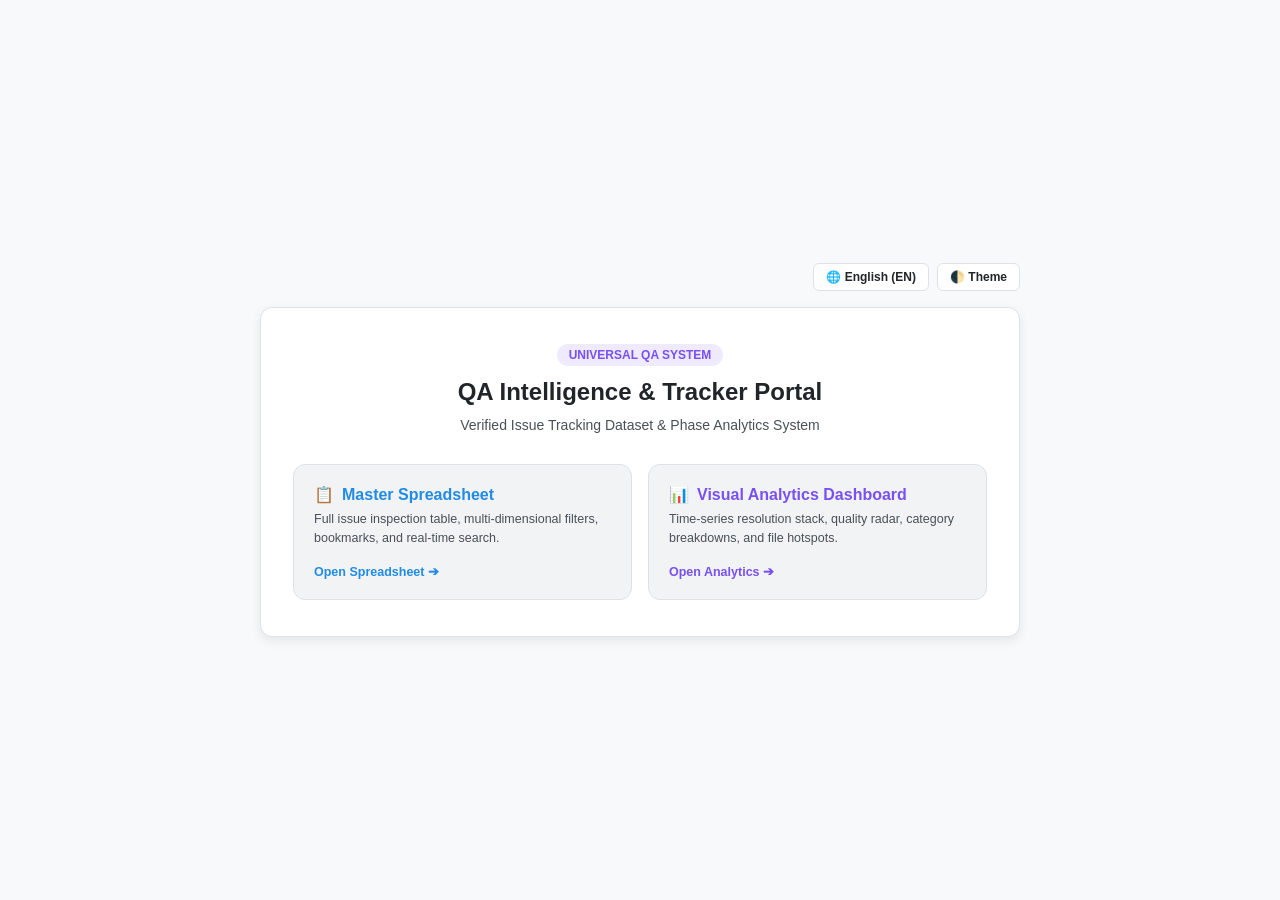
==== universal-qa-tracker/templates/index.html @ c12a66c4 "feat(skills): add universal-qa-tracker suite with high-performance spreadsheet and drilldown dashboa" ====
<!DOCTYPE html>
<html lang="en">
<head>
  <meta charset="UTF-8" />
  <meta name="viewport" content="width=device-width, initial-scale=1.0" />
  <title data-i18n="portalTitle">Universal QA Intelligence & Tracker Portal</title>
  <style>
    :root {
      --bg-primary: #F8F9FA;
      --bg-surface: #FFFFFF;
      --bg-subtle: #F1F3F5;
      --bg-hover: #E9ECEF;
      --text-primary: #212529;
      --text-secondary: #495057;
      --text-muted: #868E96;
      --border: #DEE2E6;
      --accent: #E0533C;
      --accent-blue: #228BE6;
      --accent-green: #2B8A3E;
      --accent-purple: #7950F2;
      --font-sans: -apple-system, BlinkMacSystemFont, "Pretendard", "Segoe UI", Roboto, sans-serif;
      --shadow-sm: 0 1px 3px rgba(0,0,0,0.06);
      --shadow-md: 0 4px 12px rgba(0,0,0,0.08);
      --radius-md: 12px;
    }
    [data-theme="dark"] {
      --bg-primary: #121214;
      --bg-surface: #1A1A1E;
      --bg-subtle: #242429;
      --bg-hover: #2C2C33;
      --text-primary: #ECECF1;
      --text-secondary: #A6A7AB;
      --text-muted: #6C6D71;
      --border: #2E2E35;
      --shadow-sm: 0 1px 3px rgba(0,0,0,0.4);
      --shadow-md: 0 4px 16px rgba(0,0,0,0.5);
    }
    * { box-sizing: border-box; margin: 0; padding: 0; }
    body {
      background: var(--bg-primary);
      color: var(--text-primary);
      font-family: var(--font-sans);
      min-height: 100vh;
      display: flex;
      flex-direction: column;
      align-items: center;
      justify-content: center;
      padding: 24px;
    }
    .portal-card {
      background: var(--bg-surface);
      border: 1px solid var(--border);
      border-radius: var(--radius-md);
      box-shadow: var(--shadow-md);
      max-width: 760px;
      width: 100%;
      padding: 36px 32px;
      text-align: center;
    }
    .portal-badge {
      display: inline-block;
      padding: 4px 12px;
      border-radius: 999px;
      background: rgba(121, 80, 242, 0.12);
      color: var(--accent-purple);
      font-size: 12px;
      font-weight: 700;
      margin-bottom: 12px;
    }
    .portal-h1 {
      font-size: 24px;
      font-weight: 800;
      margin-bottom: 8px;
    }
    .portal-desc {
      font-size: 14px;
      color: var(--text-secondary);
      margin-bottom: 28px;
      line-height: 1.6;
    }
    .grid-links {
      display: grid;
      grid-template-columns: repeat(auto-fit, minmax(280px, 1fr));
      gap: 16px;
      text-align: left;
    }
    .hub-link-item {
      background: var(--bg-subtle);
      border: 1px solid var(--border);
      border-radius: var(--radius-md);
      padding: 20px;
      text-decoration: none;
      color: var(--text-primary);
      transition: all 0.2s ease;
      display: flex;
      flex-direction: column;
      justify-content: space-between;
    }
    .hub-link-item:hover {
      transform: translateY(-2px);
      border-color: var(--accent-blue);
      box-shadow: var(--shadow-sm);
    }
    .hub-link-title {
      font-size: 16px;
      font-weight: 700;
      display: flex;
      align-items: center;
      gap: 8px;
      margin-bottom: 6px;
    }
    .hub-link-desc {
      font-size: 12.5px;
      color: var(--text-secondary);
      line-height: 1.5;
    }
    .top-controls {
      display: flex;
      gap: 8px;
      justify-content: flex-end;
      margin-bottom: 16px;
    }
    .ctrl-btn {
      padding: 6px 12px;
      border-radius: 6px;
      border: 1px solid var(--border);
      background: var(--bg-surface);
      color: var(--text-primary);
      font-size: 12px;
      font-weight: 600;
      cursor: pointer;
    }
  </style>
  <script src="js/qa_i18n.js"></script>
</head>
<body>

  <div style="max-width: 760px; width: 100%;">
    <div class="top-controls">
      <button class="ctrl-btn" id="langToggleBtn">🌐 EN</button>
      <button class="ctrl-btn" id="themeToggleBtn">🌓 Theme</button>
    </div>

    <div class="portal-card">
      <span class="portal-badge">UNIVERSAL QA SYSTEM</span>
      <h1 class="portal-h1" data-i18n="portalTitle">QA Intelligence & Tracker Portal</h1>
      <p class="portal-desc" data-i18n="portalSubtitle">Verified Issue Tracking Dataset & Phase Analytics System</p>

      <div class="grid-links">
        <a href="qa_spreadsheet.html" class="hub-link-item">
          <div>
            <div class="hub-link-title" style="color: var(--accent-blue);">
              <span>📋</span> <span data-i18n="portalSheetTitle">Master Spreadsheet</span>
            </div>
            <div class="hub-link-desc" data-i18n="portalSheetDesc">
              Full issue inspection table, multi-dimensional filters, bookmarks, and real-time search.
            </div>
          </div>
          <div style="margin-top: 16px; font-weight: 700; color: var(--accent-blue); font-size: 12.5px;">Open Spreadsheet ➔</div>
        </a>

        <a href="qa_dashboard.html" class="hub-link-item">
          <div>
            <div class="hub-link-title" style="color: var(--accent-purple);">
              <span>📊</span> <span data-i18n="portalVisualTitle">Visual Analytics Dashboard</span>
            </div>
            <div class="hub-link-desc" data-i18n="portalVisualDesc">
              Time-series resolution stack, quality radar, category breakdowns, and file hotspots.
            </div>
          </div>
          <div style="margin-top: 16px; font-weight: 700; color: var(--accent-purple); font-size: 12.5px;">Open Analytics ➔</div>
        </a>
      </div>
    </div>
  </div>

  <script>
    document.getElementById('themeToggleBtn').addEventListener('click', () => {
      const current = document.documentElement.getAttribute('data-theme');
      const next = current === 'dark' ? 'light' : 'dark';
      document.documentElement.setAttribute('data-theme', next);
      localStorage.setItem('universal_qa_theme', next);
    });
    const savedTheme = localStorage.getItem('universal_qa_theme') || 'light';
    document.documentElement.setAttribute('data-theme', savedTheme);
  </script>
</body>
</html>
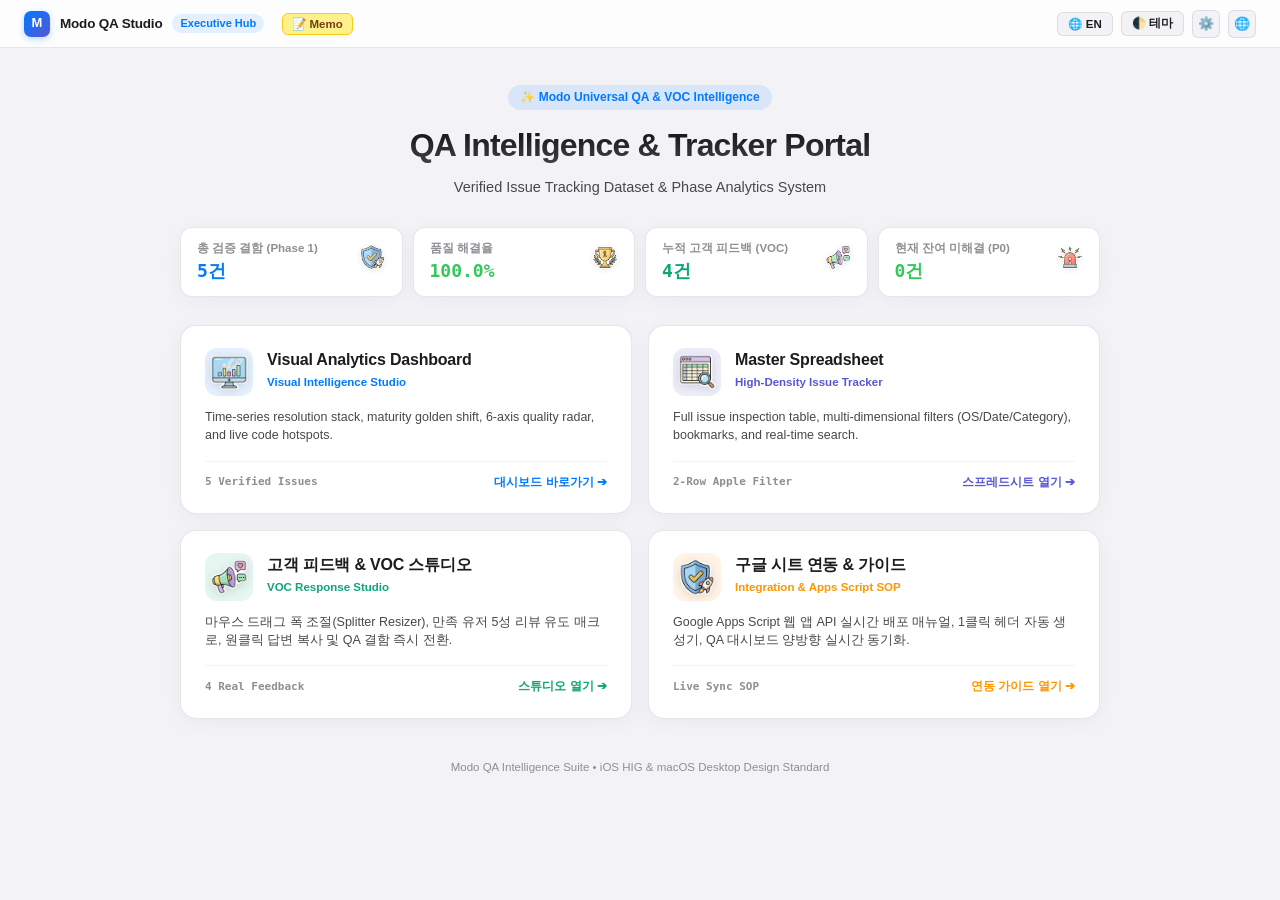
==== commit 32f96ced: "feat: add universal-guardrail-bootstrap and advance universal-qa-tracker suite - Add universal-guard" ====
--- a/universal-qa-tracker/templates/index.html
+++ b/universal-qa-tracker/templates/index.html
@@ -3,39 +3,49 @@
 <head>
   <meta charset="UTF-8" />
   <meta name="viewport" content="width=device-width, initial-scale=1.0" />
-  <title data-i18n="portalTitle">Universal QA Intelligence & Tracker Portal</title>
+  <title>Modo QA Intelligence &amp; Master Launchpad</title>
   <style>
     :root {
-      --bg-primary: #F8F9FA;
-      --bg-surface: #FFFFFF;
-      --bg-subtle: #F1F3F5;
-      --bg-hover: #E9ECEF;
-      --text-primary: #212529;
-      --text-secondary: #495057;
-      --text-muted: #868E96;
-      --border: #DEE2E6;
-      --accent: #E0533C;
-      --accent-blue: #228BE6;
-      --accent-green: #2B8A3E;
-      --accent-purple: #7950F2;
-      --font-sans: -apple-system, BlinkMacSystemFont, "Pretendard", "Segoe UI", Roboto, sans-serif;
-      --shadow-sm: 0 1px 3px rgba(0,0,0,0.06);
-      --shadow-md: 0 4px 12px rgba(0,0,0,0.08);
-      --radius-md: 12px;
-    }
+      --bg-primary: #F2F2F7;
+      --bg-surface: rgba(255, 255, 255, 0.85);
+      --bg-surface-solid: #FFFFFF;
+      --bg-subtle: #F2F2F7;
+      --bg-hover: #E5E5EA;
+      --text-primary: #1C1C1E;
+      --text-secondary: #48484A;
+      --text-muted: #8E8E93;
+      --border: rgba(60, 60, 67, 0.12);
+      --border-subtle: rgba(60, 60, 67, 0.06);
+      --accent-blue: #007AFF;
+      --accent-purple: #5856D6;
+      --accent-green: #34C759;
+      --accent-orange: #FF9500;
+      --card-shadow: 0 4px 20px rgba(0, 0, 0, 0.04);
+      --card-hover-shadow: 0 16px 36px rgba(0, 122, 255, 0.12);
+      --font-sans: -apple-system, BlinkMacSystemFont, "Pretendard", "SF Pro Display", sans-serif;
+      --font-mono: "SF Mono", Menlo, Consolas, monospace;
+    }
+
     [data-theme="dark"] {
-      --bg-primary: #121214;
-      --bg-surface: #1A1A1E;
-      --bg-subtle: #242429;
-      --bg-hover: #2C2C33;
-      --text-primary: #ECECF1;
-      --text-secondary: #A6A7AB;
-      --text-muted: #6C6D71;
-      --border: #2E2E35;
-      --shadow-sm: 0 1px 3px rgba(0,0,0,0.4);
-      --shadow-md: 0 4px 16px rgba(0,0,0,0.5);
-    }
-    * { box-sizing: border-box; margin: 0; padding: 0; }
+      --bg-primary: #0A0A0C;
+      --bg-surface: rgba(28, 28, 30, 0.85);
+      --bg-surface-solid: #1C1C1E;
+      --bg-subtle: #2C2C2E;
+      --bg-hover: #3A3A3C;
+      --text-primary: #FFFFFF;
+      --text-secondary: #EBEBF5;
+      --text-muted: #8E8E93;
+      --border: rgba(255, 255, 255, 0.12);
+      --border-subtle: rgba(255, 255, 255, 0.06);
+      --accent-blue: #0A84FF;
+      --accent-purple: #5E5CE6;
+      --accent-green: #30D158;
+      --accent-orange: #FF9F0A;
+      --card-shadow: 0 4px 20px rgba(0, 0, 0, 0.35);
+      --card-hover-shadow: 0 16px 40px rgba(0, 0, 0, 0.6);
+    }
+
+    * { box-sizing: border-box; margin: 0; padding: 0; -webkit-font-smoothing: antialiased; }
     body {
       background: var(--bg-primary);
       color: var(--text-primary);
@@ -43,146 +53,652 @@
       min-height: 100vh;
       display: flex;
       flex-direction: column;
+      line-height: 1.45;
+    }
+
+    /* Apple Global Glassmorphic Header */
+    .apple-global-nav {
+      position: sticky;
+      top: 0;
+      z-index: 1000;
+      height: 48px;
+      background: var(--bg-surface);
+      backdrop-filter: blur(20px);
+      -webkit-backdrop-filter: blur(20px);
+      border-bottom: 1px solid var(--border);
+      padding: 0 24px;
+      display: flex;
+      align-items: center;
+      justify-content: space-between;
+      transition: all 0.2s ease;
+    }
+    .nav-left {
+      display: flex;
+      align-items: center;
+      gap: 10px;
+    }
+    .nav-brand-icon {
+      width: 26px;
+      height: 26px;
+      border-radius: 7px;
+      background: linear-gradient(135deg, #007AFF, #5856D6);
+      color: #FFF;
+      display: flex;
       align-items: center;
       justify-content: center;
-      padding: 24px;
-    }
-    .portal-card {
-      background: var(--bg-surface);
+      font-weight: 900;
+      font-size: 13px;
+      box-shadow: 0 2px 6px rgba(0, 122, 255, 0.3);
+    }
+    .nav-brand-title {
+      font-size: 13.5px;
+      font-weight: 800;
+      letter-spacing: -0.2px;
+    }
+    .nav-hub-tag {
+      font-size: 11px;
+      font-weight: 700;
+      color: var(--accent-blue);
+      background: rgba(0, 122, 255, 0.1);
+      padding: 2px 8px;
+      border-radius: 999px;
+    }
+    .nav-right {
+      display: flex;
+      align-items: center;
+      gap: 8px;
+    }
+    .nav-btn {
+      background: var(--bg-subtle);
       border: 1px solid var(--border);
-      border-radius: var(--radius-md);
-      box-shadow: var(--shadow-md);
-      max-width: 760px;
+      color: var(--text-primary);
+      padding: 4px 10px;
+      border-radius: 6px;
+      font-size: 11.5px;
+      font-weight: 600;
+      cursor: pointer;
+      display: inline-flex;
+      align-items: center;
+      gap: 4px;
+      transition: all 0.15s ease;
+    }
+    .nav-btn:hover {
+      background: var(--bg-hover);
+    }
+    .nav-btn-icon {
+      background: var(--bg-subtle);
+      border: 1px solid var(--border);
+      color: var(--text-primary);
+      width: 28px;
+      height: 28px;
+      border-radius: 6px;
+      display: inline-flex;
+      align-items: center;
+      justify-content: center;
+      cursor: pointer;
+      font-size: 13px;
+      transition: all 0.15s ease;
+    }
+    .nav-btn-icon:hover {
+      background: var(--bg-hover);
+    }
+    .settings-menu-container {
+      position: relative;
+    }
+    .settings-popover {
+      position: absolute;
+      top: calc(100% + 8px);
+      right: 0;
+      width: 240px;
+      background: var(--bg-surface-solid);
+      border: 1px solid var(--border);
+      border-radius: 12px;
+      box-shadow: 0 12px 32px rgba(0, 0, 0, 0.15);
+      padding: 10px;
+      display: none;
+      flex-direction: column;
+      gap: 6px;
+      z-index: 2000;
+      animation: popoverFade 0.15s cubic-bezier(0.16, 1, 0.3, 1);
+    }
+    .settings-popover.open {
+      display: flex;
+    }
+    @keyframes popoverFade {
+      from { opacity: 0; transform: translateY(-4px) scale(0.97); }
+      to { opacity: 1; transform: translateY(0) scale(1); }
+    }
+    .popover-section-title {
+      font-size: 10px;
+      font-weight: 800;
+      color: var(--text-muted);
+      text-transform: uppercase;
+      letter-spacing: 0.5px;
+      padding: 2px 4px;
+    }
+    .popover-row {
+      display: flex;
+      align-items: center;
+      justify-content: space-between;
+      font-size: 11.5px;
+      color: var(--text-primary);
+      padding: 4px;
+      border-radius: 6px;
+    }
+    .popover-btn {
+      padding: 3px 8px;
+      border-radius: 5px;
+      border: 1px solid var(--border);
+      background: var(--bg-subtle);
+      color: var(--text-primary);
+      font-size: 11px;
+      font-weight: 600;
+      cursor: pointer;
+      white-space: nowrap;
+      flex-shrink: 0;
+    }
+    .popover-btn:hover {
+      background: var(--bg-hover);
+    }
+    .popover-divider {
+      height: 1px;
+      background: var(--border-subtle);
+      margin: 2px 0;
+    }
+    .popover-link-row {
+      display: flex;
+      align-items: center;
+      justify-content: space-between;
+      font-size: 11.5px;
+      color: var(--text-primary);
+      padding: 5px;
+      border-radius: 6px;
+      text-decoration: none;
+      font-weight: 600;
+    }
+    .popover-link-row:hover {
+      background: var(--bg-hover);
+      color: var(--accent-blue);
+    }
+
+    /* Main Hub Container */
+    .hub-container {
+      max-width: 960px;
       width: 100%;
-      padding: 36px 32px;
+      margin: 0 auto;
+      padding: 36px 20px 60px;
+      display: flex;
+      flex-direction: column;
+      align-items: center;
+    }
+
+    /* Hero Section */
+    .hero-wrap {
       text-align: center;
-    }
-    .portal-badge {
-      display: inline-block;
+      margin-bottom: 28px;
+      max-width: 680px;
+    }
+    .hero-badge {
+      display: inline-flex;
+      align-items: center;
+      gap: 6px;
       padding: 4px 12px;
       border-radius: 999px;
-      background: rgba(121, 80, 242, 0.12);
-      color: var(--accent-purple);
+      background: rgba(0, 122, 255, 0.1);
+      color: var(--accent-blue);
       font-size: 12px;
       font-weight: 700;
       margin-bottom: 12px;
     }
-    .portal-h1 {
-      font-size: 24px;
+    .hero-title {
+      font-size: 32px;
       font-weight: 800;
+      letter-spacing: -0.8px;
       margin-bottom: 8px;
-    }
-    .portal-desc {
-      font-size: 14px;
+      background: linear-gradient(180deg, var(--text-primary) 30%, var(--text-secondary) 100%);
+      -webkit-background-clip: text;
+      -webkit-text-fill-color: transparent;
+    }
+    .hero-subtitle {
+      font-size: 14.5px;
       color: var(--text-secondary);
+      line-height: 1.5;
+    }
+
+    /* Realtime Telemetry Bar */
+    .telemetry-row {
+      display: grid;
+      grid-template-columns: repeat(auto-fit, minmax(190px, 1fr));
+      gap: 10px;
+      width: 100%;
       margin-bottom: 28px;
-      line-height: 1.6;
-    }
-    .grid-links {
+    }
+    .telemetry-card {
+      background: var(--bg-surface-solid);
+      border: 1px solid var(--border);
+      border-radius: 12px;
+      padding: 12px 16px;
+      display: flex;
+      align-items: center;
+      justify-content: space-between;
+      box-shadow: var(--card-shadow);
+      transition: all 0.2s ease;
+    }
+    .telemetry-card:hover {
+      transform: translateY(-2px);
+      box-shadow: 0 6px 16px rgba(0, 0, 0, 0.08);
+    }
+    .telemetry-label {
+      font-size: 11.5px;
+      font-weight: 600;
+      color: var(--text-muted);
+      margin-bottom: 2px;
+    }
+    .telemetry-val {
+      font-size: 18px;
+      font-weight: 800;
+      color: var(--text-primary);
+      font-family: var(--font-mono);
+    }
+    .telemetry-icon {
+      font-size: 22px;
+      opacity: 0.85;
+    }
+
+    /* 4-Card Apple Portal Grid */
+    .cards-grid {
       display: grid;
-      grid-template-columns: repeat(auto-fit, minmax(280px, 1fr));
+      grid-template-columns: repeat(auto-fit, minmax(360px, 1fr));
       gap: 16px;
-      text-align: left;
-    }
-    .hub-link-item {
-      background: var(--bg-subtle);
+      width: 100%;
+    }
+    .portal-card {
+      background: var(--bg-surface-solid);
       border: 1px solid var(--border);
-      border-radius: var(--radius-md);
-      padding: 20px;
+      border-radius: 16px;
+      padding: 22px 24px;
       text-decoration: none;
       color: var(--text-primary);
-      transition: all 0.2s ease;
       display: flex;
       flex-direction: column;
       justify-content: space-between;
-    }
-    .hub-link-item:hover {
-      transform: translateY(-2px);
-      border-color: var(--accent-blue);
-      box-shadow: var(--shadow-sm);
-    }
-    .hub-link-title {
+      box-shadow: var(--card-shadow);
+      transition: all 0.25s cubic-bezier(0.16, 1, 0.3, 1);
+      position: relative;
+      overflow: hidden;
+    }
+    .portal-card:hover {
+      transform: translateY(-4px);
+      box-shadow: var(--card-hover-shadow);
+      border-color: var(--card-accent, var(--accent-blue));
+    }
+    .card-top {
+      display: flex;
+      align-items: flex-start;
+      gap: 14px;
+      margin-bottom: 12px;
+    }
+    .card-icon-wrap {
+      width: 48px;
+      height: 48px;
+      border-radius: 12px;
+      display: flex;
+      align-items: center;
+      justify-content: center;
+      font-size: 22px;
+      flex-shrink: 0;
+      background: var(--card-accent-bg, rgba(0, 122, 255, 0.1));
+      padding: 5px;
+      box-sizing: border-box;
+      transition: transform 0.2s cubic-bezier(0.16, 1, 0.3, 1);
+    }
+    .portal-card:hover .card-icon-wrap {
+      transform: scale(1.1) rotate(-3deg);
+    }
+    .portal-card-img {
+      width: 100%;
+      height: 100%;
+      object-fit: contain;
+      filter: drop-shadow(0 2px 5px rgba(0, 0, 0, 0.12));
+    }
+    .telemetry-img {
+      width: 26px;
+      height: 26px;
+      object-fit: contain;
+      filter: drop-shadow(0 1px 3px rgba(0, 0, 0, 0.1));
+    }
+    .card-text-wrap {
+      display: flex;
+      flex-direction: column;
+      gap: 3px;
+    }
+    .card-title {
       font-size: 16px;
+      font-weight: 800;
+      letter-spacing: -0.2px;
+    }
+    .card-tagline {
+      font-size: 11.5px;
       font-weight: 700;
-      display: flex;
-      align-items: center;
-      gap: 8px;
-      margin-bottom: 6px;
-    }
-    .hub-link-desc {
+      color: var(--card-accent, var(--accent-blue));
+    }
+    .card-desc {
       font-size: 12.5px;
       color: var(--text-secondary);
-      line-height: 1.5;
-    }
-    .top-controls {
-      display: flex;
-      gap: 8px;
-      justify-content: flex-end;
+      line-height: 1.45;
       margin-bottom: 16px;
     }
-    .ctrl-btn {
-      padding: 6px 12px;
-      border-radius: 6px;
-      border: 1px solid var(--border);
-      background: var(--bg-surface);
-      color: var(--text-primary);
+    .card-footer {
+      display: flex;
+      align-items: center;
+      justify-content: space-between;
+      padding-top: 12px;
+      border-top: 1px solid var(--border-subtle);
+    }
+    .card-meta-tag {
+      font-size: 11px;
+      font-weight: 600;
+      color: var(--text-muted);
+      font-family: var(--font-mono);
+    }
+    .card-cta {
       font-size: 12px;
-      font-weight: 600;
-      cursor: pointer;
+      font-weight: 700;
+      color: var(--card-accent, var(--accent-blue));
+      display: inline-flex;
+      align-items: center;
+      gap: 4px;
+      transition: transform 0.15s ease;
+    }
+    .portal-card:hover .card-cta {
+      transform: translateX(3px);
+    }
+
+    /* Footer */
+    .hub-footer {
+      margin-top: 40px;
+      font-size: 11.5px;
+      color: var(--text-muted);
+      text-align: center;
     }
   </style>
-  <script src="js/qa_i18n.js"></script>
 </head>
 <body>
 
-  <div style="max-width: 760px; width: 100%;">
-    <div class="top-controls">
-      <button class="ctrl-btn" id="langToggleBtn">🌐 EN</button>
-      <button class="ctrl-btn" id="themeToggleBtn">🌓 Theme</button>
+  <!-- Apple Global Glassmorphic Header -->
+  <header class="apple-global-nav">
+    <div class="nav-left">
+      <div class="nav-brand-icon">M</div>
+      <span class="nav-brand-title">Modo QA Studio</span>
+      <span class="nav-hub-tag">Executive Hub</span>
+      <button type="button" class="nav-memo-btn" onclick="window.QA_MEMO ? window.QA_MEMO.toggle() : null" title="임시 메모장 / Scratchpad" style="margin-left:8px;"><span data-i18n="navMemo">📝 메모</span></button>
     </div>
-
-    <div class="portal-card">
-      <span class="portal-badge">UNIVERSAL QA SYSTEM</span>
-      <h1 class="portal-h1" data-i18n="portalTitle">QA Intelligence & Tracker Portal</h1>
-      <p class="portal-desc" data-i18n="portalSubtitle">Verified Issue Tracking Dataset & Phase Analytics System</p>
-
-      <div class="grid-links">
-        <a href="qa_spreadsheet.html" class="hub-link-item">
-          <div>
-            <div class="hub-link-title" style="color: var(--accent-blue);">
-              <span>📋</span> <span data-i18n="portalSheetTitle">Master Spreadsheet</span>
+    <div class="nav-right">
+      <button class="nav-btn" onclick="window.QA_I18N.toggleLang()" title="언어 변경 / Switch Language">🌐 <span id="hubLangLabel">EN</span></button>
+      <button class="nav-btn" onclick="toggleTheme()" title="테마 변경">🌓 테마</button>
+      
+      <!-- Settings Dropdown Container -->
+      <div class="settings-menu-container">
+        <button class="nav-btn-icon" id="btnSettingsMenu" onclick="window.toggleSettingsPopover()" title="설정 및 도구">⚙️</button>
+        
+        <!-- Apple Frosted Settings Popover Card -->
+        <div class="settings-popover" id="settingsPopover">
+          <div class="popover-section-title">앱 &amp; 공식 스토어</div>
+          <div class="popover-row">
+            <span>앱 정보 &amp; 스토어 링크</span>
+            <button class="popover-btn" onclick="window.openAppProfileModal()">📱 상세 정보 ↗</button>
+          </div>
+
+          <div class="popover-divider"></div>
+          <div class="popover-section-title">데이터 &amp; 연동</div>
+          <div class="popover-row">
+            <span>구글 스프레드시트</span>
+            <button class="popover-btn" onclick="openGoogleSheet()">📊 열기 ↗</button>
+          </div>
+
+          <div class="popover-divider"></div>
+          <div class="popover-section-title">문서 &amp; 가이드</div>
+          <a href="google_sheets_voc_setup_guide.html" class="popover-link-row">
+            <span>📖 구글 시트 연동 가이드</span>
+            <span class="popover-arrow">↗</span>
+          </a>
+        </div>
+      </div>
+
+      <!-- Official Website Direct Link Button -->
+      <button class="nav-btn-icon" id="btnOfficialWeb" onclick="window.openOfficialWebsite()" data-i18n-title="officialWebBtnTitle" title="공식 웹사이트 바로가기 / Official Website" aria-label="Official Website">🌐</button>
+    </div>
+  </header>
+
+  <!-- Hub Main Container -->
+  <main class="hub-container">
+
+    <!-- Hero Header -->
+    <section class="hero-wrap">
+      <div class="hero-badge">✨ Modo Universal QA &amp; VOC Intelligence</div>
+      <h1 class="hero-title" data-i18n="portalTitle">QA Intelligence &amp; Tracker Portal</h1>
+      <p class="hero-subtitle" data-i18n="portalSubtitle">검증 완료된 품질 결함 데이터셋, Phase별 시각화 트렌드 및 실시간 고객 피드백 응대 시스템</p>
+    </section>
+
+    <!-- Realtime Telemetry Metric Strip -->
+    <section class="telemetry-row">
+      <div class="telemetry-card">
+        <div>
+          <div class="telemetry-label">총 검증 결함 (Phase 1)</div>
+          <div class="telemetry-val" style="color:var(--accent-blue);" id="hubTotalIssues">354건</div>
+        </div>
+        <div class="telemetry-icon"><img src="assets/icons/icon_shield.webp" class="telemetry-img" alt="Phase 1" /></div>
+      </div>
+      <div class="telemetry-card">
+        <div>
+          <div class="telemetry-label">품질 해결율</div>
+          <div class="telemetry-val" style="color:var(--accent-green);">100.0%</div>
+        </div>
+        <div class="telemetry-icon"><img src="assets/icons/icon_trophy.webp" class="telemetry-img" alt="Resolved" /></div>
+      </div>
+      <div class="telemetry-card">
+        <div>
+          <div class="telemetry-label">누적 고객 피드백 (VOC)</div>
+          <div class="telemetry-val" style="color:#0CA678;" id="hubTotalVoc">31건</div>
+        </div>
+        <div class="telemetry-icon"><img src="assets/icons/icon_voc.webp" class="telemetry-img" alt="VOC" /></div>
+      </div>
+      <div class="telemetry-card">
+        <div>
+          <div class="telemetry-label">현재 잔여 미해결 (P0)</div>
+          <div class="telemetry-val" style="color:var(--accent-green);">0건</div>
+        </div>
+        <div class="telemetry-icon"><img src="assets/icons/icon_siren.webp" class="telemetry-img" alt="Zero Pending" /></div>
+      </div>
+    </section>
+
+    <!-- 4-Card Apple Portal Grid -->
+    <section class="cards-grid">
+
+      <!-- Card 1: Visual Analytics Dashboard -->
+      <a href="qa_analytics_dashboard.html" class="portal-card" style="--card-accent:#007AFF; --card-accent-bg:rgba(0,122,255,0.1);">
+        <div>
+          <div class="card-top">
+            <div class="card-icon-wrap"><img src="assets/icons/icon_dashboard.webp" class="portal-card-img" alt="Dashboard" /></div>
+            <div class="card-text-wrap">
+              <div class="card-title" data-i18n="portalVisualTitle">비주얼 분석 대시보드</div>
+              <div class="card-tagline">Visual Intelligence Studio</div>
             </div>
-            <div class="hub-link-desc" data-i18n="portalSheetDesc">
-              Full issue inspection table, multi-dimensional filters, bookmarks, and real-time search.
+          </div>
+          <div class="card-desc" data-i18n="portalVisualDesc">
+            8대 품질 카테고리 분포, IEEE 1044 심각도 피라미드, 시계열 누적 해결 추세 및 파일별 코드 핫스팟 실시간 시각화.
+          </div>
+        </div>
+        <div class="card-footer">
+          <span class="card-meta-tag" id="cardPhase1Count">354 Verified Issues</span>
+          <span class="card-cta">대시보드 바로가기 ➔</span>
+        </div>
+      </a>
+
+      <!-- Card 2: Master Spreadsheet -->
+      <a href="qa_spreadsheet.html" class="portal-card" style="--card-accent:#5856D6; --card-accent-bg:rgba(88,86,214,0.1);">
+        <div>
+          <div class="card-top">
+            <div class="card-icon-wrap"><img src="assets/icons/icon_spreadsheet.webp" class="portal-card-img" alt="Spreadsheet" /></div>
+            <div class="card-text-wrap">
+              <div class="card-title" data-i18n="portalSheetTitle">QA 마스터 스프레드시트</div>
+              <div class="card-tagline">High-Density Issue Tracker</div>
             </div>
           </div>
-          <div style="margin-top: 16px; font-weight: 700; color: var(--accent-blue); font-size: 12.5px;">Open Spreadsheet ➔</div>
-        </a>
-
-        <a href="qa_dashboard.html" class="hub-link-item">
-          <div>
-            <div class="hub-link-title" style="color: var(--accent-purple);">
-              <span>📊</span> <span data-i18n="portalVisualTitle">Visual Analytics Dashboard</span>
+          <div class="card-desc" data-i18n="portalSheetDesc">
+            2단 애플 압축 필터(날짜/상태/OS/위험도/카테고리), 고성능 하단 인스펙터 서랍, 쾌속 단축키(J/K/Esc) 완벽 지원.
+          </div>
+        </div>
+        <div class="card-footer">
+          <span class="card-meta-tag">2-Row Apple Filter</span>
+          <span class="card-cta">스프레드시트 열기 ➔</span>
+        </div>
+      </a>
+
+      <!-- Card 3: VOC Customer Response Studio -->
+      <a href="voc_dashboard.html" class="portal-card" style="--card-accent:#0CA678; --card-accent-bg:rgba(12,166,120,0.1);">
+        <div>
+          <div class="card-top">
+            <div class="card-icon-wrap"><img src="assets/icons/icon_voc.webp" class="portal-card-img" alt="VOC Studio" /></div>
+            <div class="card-text-wrap">
+              <div class="card-title">고객 피드백 &amp; VOC 스튜디오</div>
+              <div class="card-tagline">VOC Response Studio</div>
             </div>
-            <div class="hub-link-desc" data-i18n="portalVisualDesc">
-              Time-series resolution stack, quality radar, category breakdowns, and file hotspots.
+          </div>
+          <div class="card-desc">
+            마우스 드래그 폭 조절(Splitter Resizer), 만족 유저 5성 리뷰 유도 매크로, 원클릭 답변 복사 및 QA 결함 즉시 전환.
+          </div>
+        </div>
+        <div class="card-footer">
+          <span class="card-meta-tag" id="cardVocCount">31 Real Feedback</span>
+          <span class="card-cta">스튜디오 열기 ➔</span>
+        </div>
+      </a>
+
+      <!-- Card 4: Google Sheets & Webhook Guide -->
+      <a href="google_sheets_voc_setup_guide.html" class="portal-card" style="--card-accent:#FF9500; --card-accent-bg:rgba(255,149,0,0.1);">
+        <div>
+          <div class="card-top">
+            <div class="card-icon-wrap"><img src="assets/icons/icon_shield.webp" class="portal-card-img" alt="Guide" /></div>
+            <div class="card-text-wrap">
+              <div class="card-title">구글 시트 연동 &amp; 가이드</div>
+              <div class="card-tagline">Integration &amp; Apps Script SOP</div>
             </div>
           </div>
-          <div style="margin-top: 16px; font-weight: 700; color: var(--accent-purple); font-size: 12.5px;">Open Analytics ➔</div>
-        </a>
-      </div>
-    </div>
-  </div>
-
+          <div class="card-desc">
+            Google Apps Script 웹 앱 API 실시간 배포 매뉴얼, 1클릭 헤더 자동 생성기, QA 대시보드 양방향 실시간 동기화.
+          </div>
+        </div>
+        <div class="card-footer">
+          <span class="card-meta-tag">Live Sync SOP</span>
+          <span class="card-cta">연동 가이드 열기 ➔</span>
+        </div>
+      </a>
+
+    </section>
+
+    <!-- Footer -->
+    <footer class="hub-footer">
+      Modo QA Intelligence Suite • iOS HIG &amp; macOS Desktop Design Standard
+    </footer>
+
+  </main>
+
+  <!-- Scripts -->
+  <script src="data/qa_config.js?v=2.5"></script>
+  <script src="data/phase1_closed_testing.js?v=2.4"></script>
+  <script src="data/phase2_open_beta.js?v=2.4"></script>
+  <script src="data/phase3_v1_1_backlog.js?v=2.4"></script>
+  <script src="data/feedback_manifest.js?v=2.4"></script>
+  <script src="data/qa_manifest.js?v=2.4"></script>
+  <script src="js/qa_i18n.js?v=2.4"></script>
+  <script src="js/qa_memo.js?v=1.0"></script>
   <script>
-    document.getElementById('themeToggleBtn').addEventListener('click', () => {
+    window.openGoogleSheet = openGoogleSheet;
+    function openGoogleSheet() {
+      const p = document.getElementById('settingsPopover');
+      if (p) p.classList.remove('open');
+      const url = localStorage.getItem('modo_qa_google_spreadsheet_url') || 'https://docs.google.com/spreadsheets/';
+      window.open(url, '_blank', 'noopener,noreferrer');
+    }
+
+    window.toggleSettingsPopover = function (force) {
+      const p = document.getElementById('settingsPopover');
+      if (!p) return;
+      if (typeof force === 'boolean') {
+        p.classList.toggle('open', force);
+      } else {
+        p.classList.toggle('open');
+      }
+    };
+
+    document.addEventListener('click', (e) => {
+      const container = document.querySelector('.settings-menu-container');
+      if (container && !container.contains(e.target)) {
+        const p = document.getElementById('settingsPopover');
+        if (p) p.classList.remove('open');
+      }
+    });
+
+    window.addEventListener('keydown', (e) => {
+      if (e.key === 'Escape') {
+        const p = document.getElementById('settingsPopover');
+        if (p && p.classList.contains('open')) {
+          p.classList.remove('open');
+        }
+      }
+    });
+
+    function toggleTheme() {
       const current = document.documentElement.getAttribute('data-theme');
       const next = current === 'dark' ? 'light' : 'dark';
       document.documentElement.setAttribute('data-theme', next);
-      localStorage.setItem('universal_qa_theme', next);
+      localStorage.setItem('modo_guide_theme', next);
+      localStorage.setItem('modo_sheet_theme', next);
+    }
+    const savedTheme = localStorage.getItem('modo_guide_theme') || localStorage.getItem('modo_sheet_theme');
+    if (savedTheme) {
+      document.documentElement.setAttribute('data-theme', savedTheme);
+    } else if (window.matchMedia && window.matchMedia('(prefers-color-scheme: dark)').matches) {
+      document.documentElement.setAttribute('data-theme', 'dark');
+    }
+
+    // Dynamic counts & language synchronization
+    function updateCounts() {
+      const p1 = window.MODO_QA_PHASE1 || (window.UNIVERSAL_QA && window.UNIVERSAL_QA.DATA && window.UNIVERSAL_QA.DATA.phase1) || [];
+      const p2 = window.MODO_QA_PHASE2 || (window.UNIVERSAL_QA && window.UNIVERSAL_QA.DATA && window.UNIVERSAL_QA.DATA.phase2) || [];
+      const p3 = window.MODO_QA_PHASE3 || (window.UNIVERSAL_QA && window.UNIVERSAL_QA.DATA && window.UNIVERSAL_QA.DATA.phase3) || [];
+      const totalIssues = (window.MODO_QA_MANIFEST && window.MODO_QA_MANIFEST.tracks)
+        ? (window.MODO_QA_MANIFEST.tracks.find(t => t.id === 'all')?.getData()?.length || (p1.length + p2.length + p3.length))
+        : (p1.length + p2.length + p3.length);
+
+      const totalEl = document.getElementById('hubTotalIssues');
+      if (totalEl) totalEl.textContent = `${totalIssues}건`;
+      const card1El = document.getElementById('cardPhase1Count');
+      if (card1El) card1El.textContent = `${totalIssues} Verified Issues`;
+
+      const voc = window.MODO_FEEDBACK_DATA || (window.UNIVERSAL_QA && window.UNIVERSAL_QA.FEEDBACK) || [];
+      const vocLen = Array.isArray(voc) ? voc.length : 0;
+      const totalVocEl = document.getElementById('hubTotalVoc');
+      if (totalVocEl) totalVocEl.textContent = `${vocLen}건`;
+      const cardVocEl = document.getElementById('cardVocCount');
+      if (cardVocEl) cardVocEl.textContent = `${vocLen} Real Feedback`;
+    }
+
+    window.onQaLanguageChanged = function (lang) {
+      const langLabel = document.getElementById('hubLangLabel');
+      if (langLabel) {
+        langLabel.textContent = (lang || 'en').toUpperCase();
+      }
+    };
+
+    document.addEventListener('DOMContentLoaded', () => {
+      updateCounts();
+      const langLabel = document.getElementById('hubLangLabel');
+      if (langLabel && window.QA_I18N) {
+        langLabel.textContent = window.QA_I18N.getLang().toUpperCase();
+      }
     });
-    const savedTheme = localStorage.getItem('universal_qa_theme') || 'light';
-    document.documentElement.setAttribute('data-theme', savedTheme);
   </script>
 </body>
 </html>
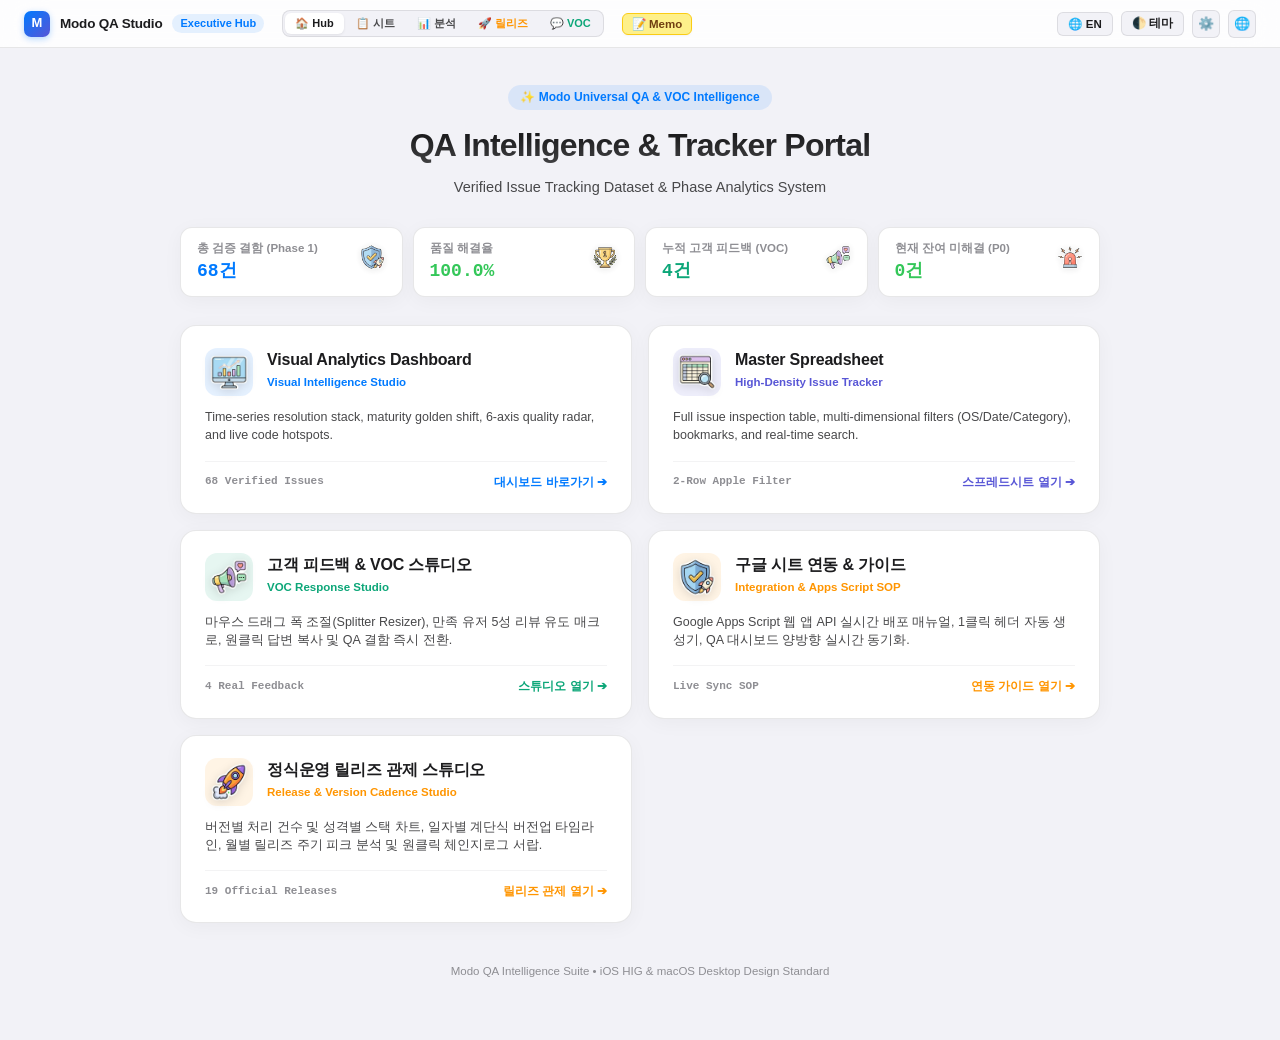
==== commit ccfd6ac7: "feat(universal-qa-tracker): upgrade to 6-portal suite with release cadence studio and Android v1.1.1" ====
--- a/universal-qa-tracker/templates/index.html
+++ b/universal-qa-tracker/templates/index.html
@@ -142,6 +142,36 @@
     .nav-btn-icon:hover {
       background: var(--bg-hover);
     }
+    .nav-view-switcher {
+      display: flex;
+      background: var(--bg-subtle);
+      border: 1px solid var(--border);
+      border-radius: 8px;
+      padding: 2px;
+      gap: 2px;
+    }
+    .nav-view-tab {
+      padding: 3px 10px;
+      border-radius: 6px;
+      font-size: 11px;
+      font-weight: 600;
+      text-decoration: none;
+      color: var(--text-secondary);
+      transition: all 0.15s ease;
+      display: inline-flex;
+      align-items: center;
+      gap: 4px;
+      white-space: nowrap;
+    }
+    .nav-view-tab:hover {
+      color: var(--text-primary);
+    }
+    .nav-view-tab.active {
+      background: var(--bg-surface-solid);
+      color: var(--text-primary);
+      font-weight: 700;
+      box-shadow: 0 1px 3px rgba(0,0,0,0.08);
+    }
     .settings-menu-container {
       position: relative;
     }
@@ -431,6 +461,16 @@
       <div class="nav-brand-icon">M</div>
       <span class="nav-brand-title">Modo QA Studio</span>
       <span class="nav-hub-tag">Executive Hub</span>
+      
+      <!-- Cross-Platform View Switcher -->
+      <nav class="nav-view-switcher" style="margin-left: 8px;">
+        <a href="index.html" class="nav-view-tab active">🏠 Hub</a>
+        <a href="qa_spreadsheet.html" class="nav-view-tab">📋 시트</a>
+        <a href="qa_analytics_dashboard.html" class="nav-view-tab">📊 분석</a>
+        <a href="ops_release_dashboard.html" class="nav-view-tab" style="color:var(--accent-orange);">🚀 릴리즈</a>
+        <a href="voc_dashboard.html" class="nav-view-tab" style="color:#0CA678;">💬 VOC</a>
+      </nav>
+
       <button type="button" class="nav-memo-btn" onclick="window.QA_MEMO ? window.QA_MEMO.toggle() : null" title="임시 메모장 / Scratchpad" style="margin-left:8px;"><span data-i18n="navMemo">📝 메모</span></button>
     </div>
     <div class="nav-right">
@@ -595,6 +635,26 @@
         </div>
       </a>
 
+      <!-- Card 5: Production Release & Version Cadence Studio -->
+      <a href="ops_release_dashboard.html" class="portal-card" style="--card-accent:#FF9500; --card-accent-bg:rgba(255,149,0,0.1);">
+        <div>
+          <div class="card-top">
+            <div class="card-icon-wrap"><img src="assets/icons/icon_rocket_qa.webp" class="portal-card-img" alt="Release Cadence Studio" /></div>
+            <div class="card-text-wrap">
+              <div class="card-title">정식운영 릴리즈 관제 스튜디오</div>
+              <div class="card-tagline">Release &amp; Version Cadence Studio</div>
+            </div>
+          </div>
+          <div class="card-desc">
+            버전별 처리 건수 및 성격별 스택 차트, 일자별 계단식 버전업 타임라인, 월별 릴리즈 주기 피크 분석 및 원클릭 체인지로그 서랍.
+          </div>
+        </div>
+        <div class="card-footer">
+          <span class="card-meta-tag" id="cardReleaseCount">16 Official Releases</span>
+          <span class="card-cta">릴리즈 관제 열기 ➔</span>
+        </div>
+      </a>
+
     </section>
 
     <!-- Footer -->
@@ -683,6 +743,10 @@
       if (totalVocEl) totalVocEl.textContent = `${vocLen}건`;
       const cardVocEl = document.getElementById('cardVocCount');
       if (cardVocEl) cardVocEl.textContent = `${vocLen} Real Feedback`;
+
+      const rels = window.MODO_RELEASE_REGISTRY || [];
+      const cardRelEl = document.getElementById('cardReleaseCount');
+      if (cardRelEl) cardRelEl.textContent = `${rels.length || 16} Official Releases`;
     }
 
     window.onQaLanguageChanged = function (lang) {
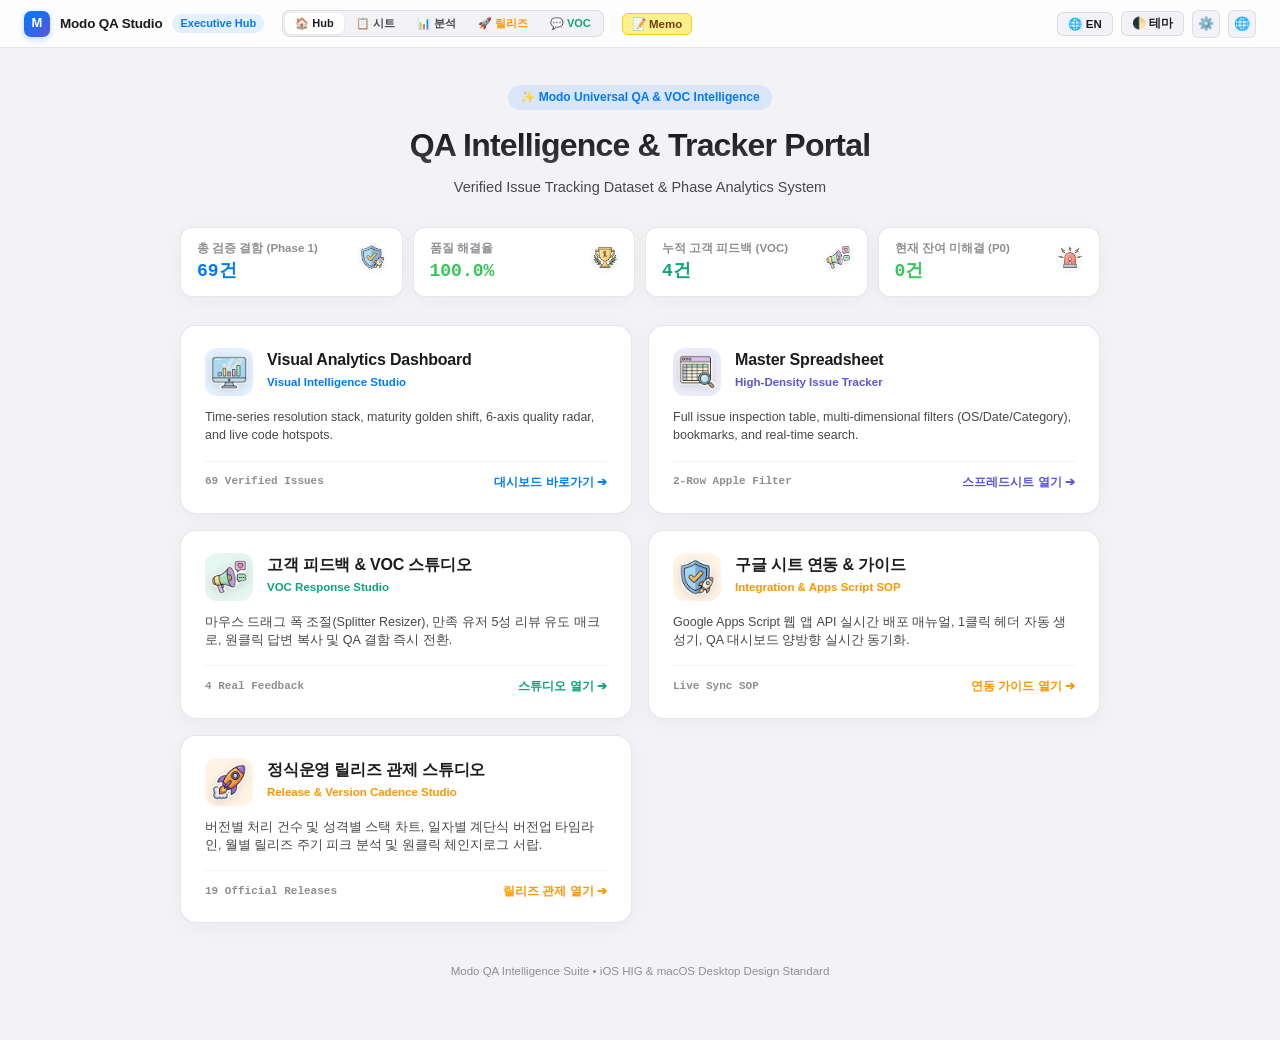
==== commit 71a6038d: "feat(universal-qa-tracker): integrate Phase 4 Future Roadmap & long-term R&D track architecture" ====
--- a/universal-qa-tracker/templates/index.html
+++ b/universal-qa-tracker/templates/index.html
@@ -669,6 +669,7 @@
   <script src="data/phase1_closed_testing.js?v=2.4"></script>
   <script src="data/phase2_open_beta.js?v=2.4"></script>
   <script src="data/phase3_v1_1_backlog.js?v=2.4"></script>
+  <script src="data/phase4_future_roadmap.js"></script>
   <script src="data/feedback_manifest.js?v=2.4"></script>
   <script src="data/qa_manifest.js?v=2.4"></script>
   <script src="js/qa_i18n.js?v=2.4"></script>
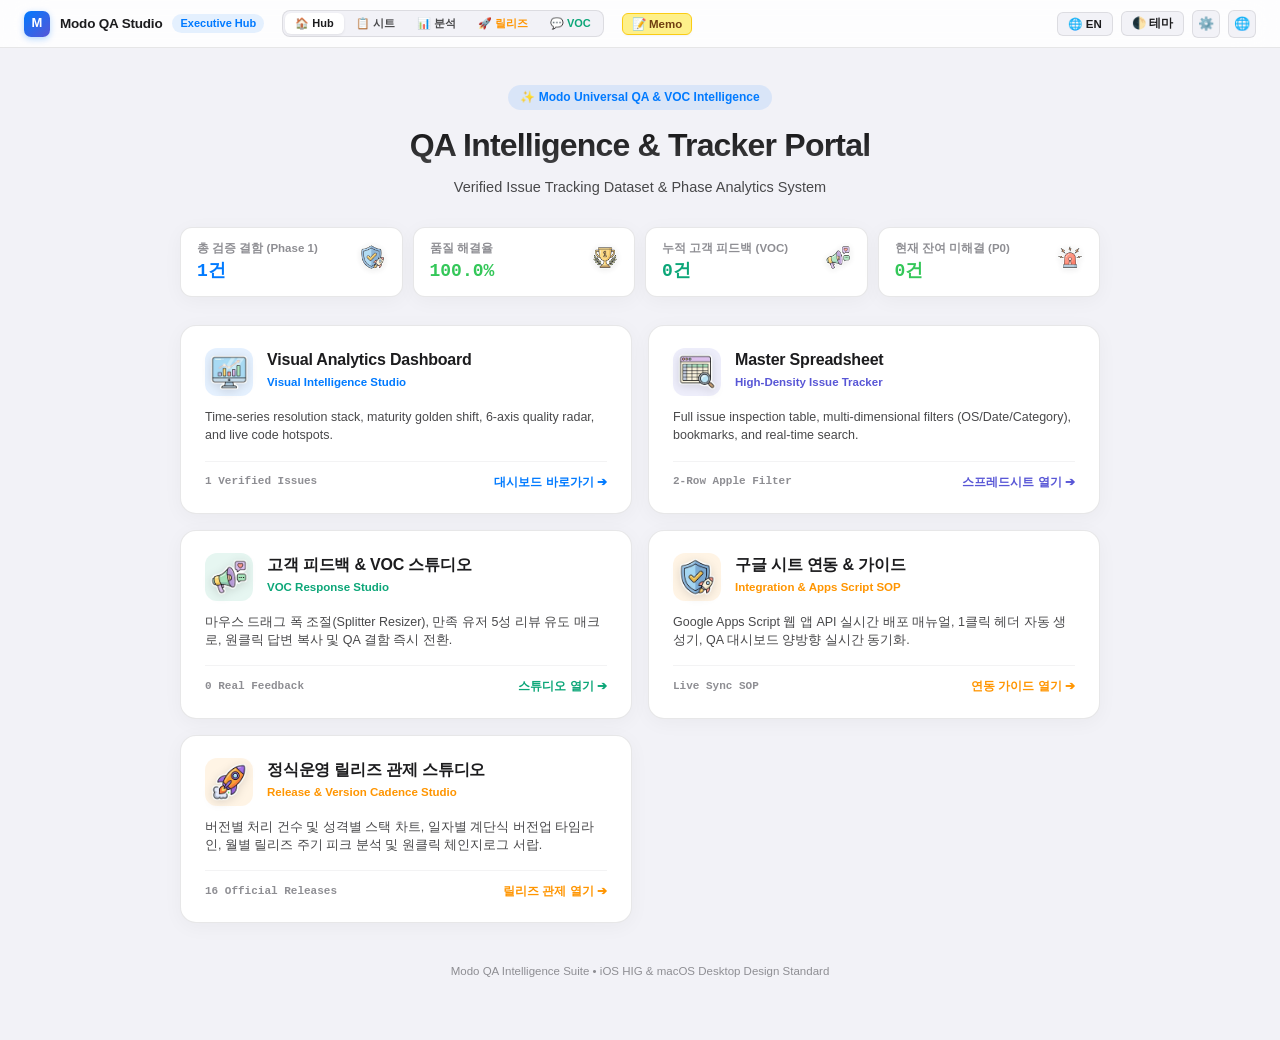
==== commit 83248106: "feat(universal-qa-tracker): sync latest memo UI engine and clean starter templates" ====
--- a/universal-qa-tracker/templates/index.html
+++ b/universal-qa-tracker/templates/index.html
@@ -665,15 +665,15 @@
   </main>
 
   <!-- Scripts -->
-  <script src="data/qa_config.js?v=2.5"></script>
-  <script src="data/phase1_closed_testing.js?v=2.4"></script>
-  <script src="data/phase2_open_beta.js?v=2.4"></script>
-  <script src="data/phase3_v1_1_backlog.js?v=2.4"></script>
-  <script src="data/phase4_future_roadmap.js"></script>
-  <script src="data/feedback_manifest.js?v=2.4"></script>
-  <script src="data/qa_manifest.js?v=2.4"></script>
-  <script src="js/qa_i18n.js?v=2.4"></script>
-  <script src="js/qa_memo.js?v=1.0"></script>
+  <script src="data/qa_config.js?v=2.7"></script>
+  <script src="data/phase1_closed_testing.js?v=2.5"></script>
+  <script src="data/phase2_open_beta.js?v=2.5"></script>
+  <script src="data/phase3_v1_1_backlog.js?v=2.7"></script>
+  <script src="data/phase4_future_roadmap.js?v=1.0"></script>
+  <script src="data/feedback_manifest.js?v=2.7"></script>
+  <script src="data/qa_manifest.js?v=2.7"></script>
+  <script src="js/qa_i18n.js?v=2.5"></script>
+  <script src="js/qa_memo.js?v=1.1"></script>
   <script>
     window.openGoogleSheet = openGoogleSheet;
     function openGoogleSheet() {
